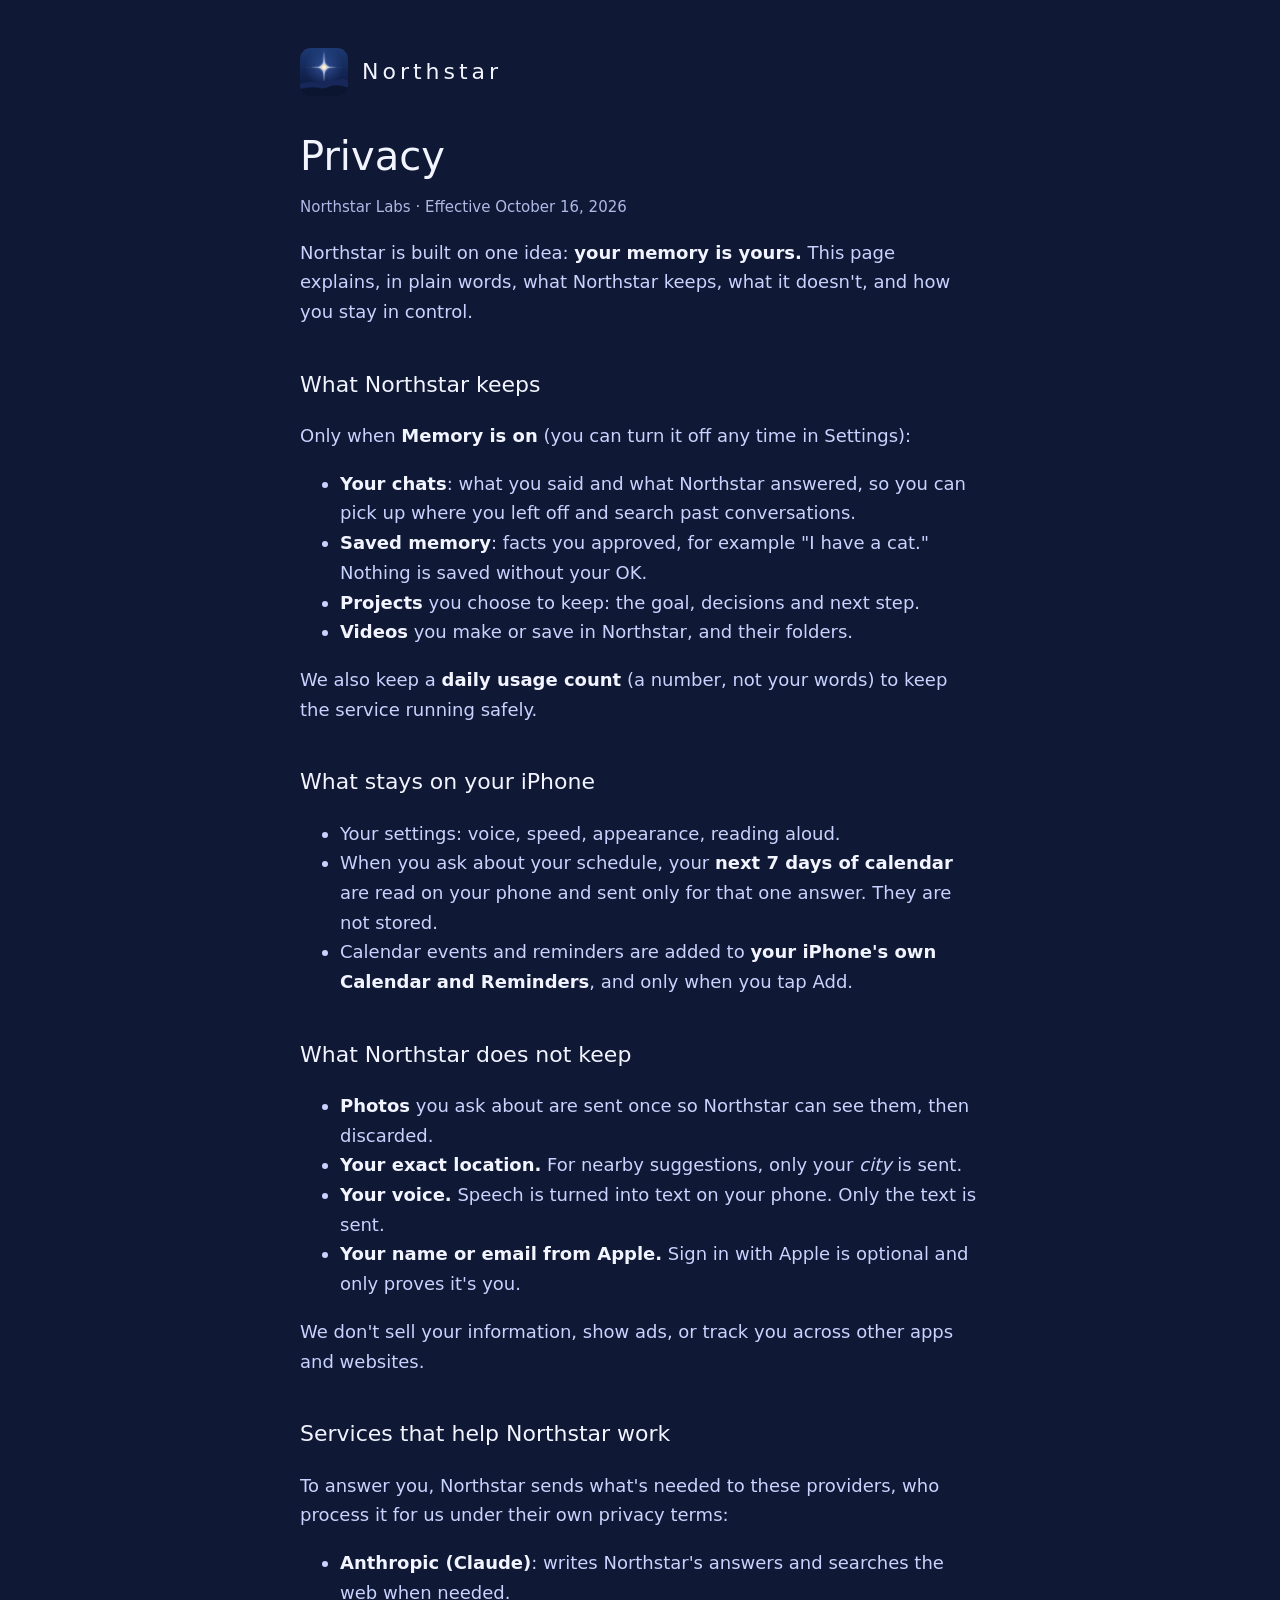
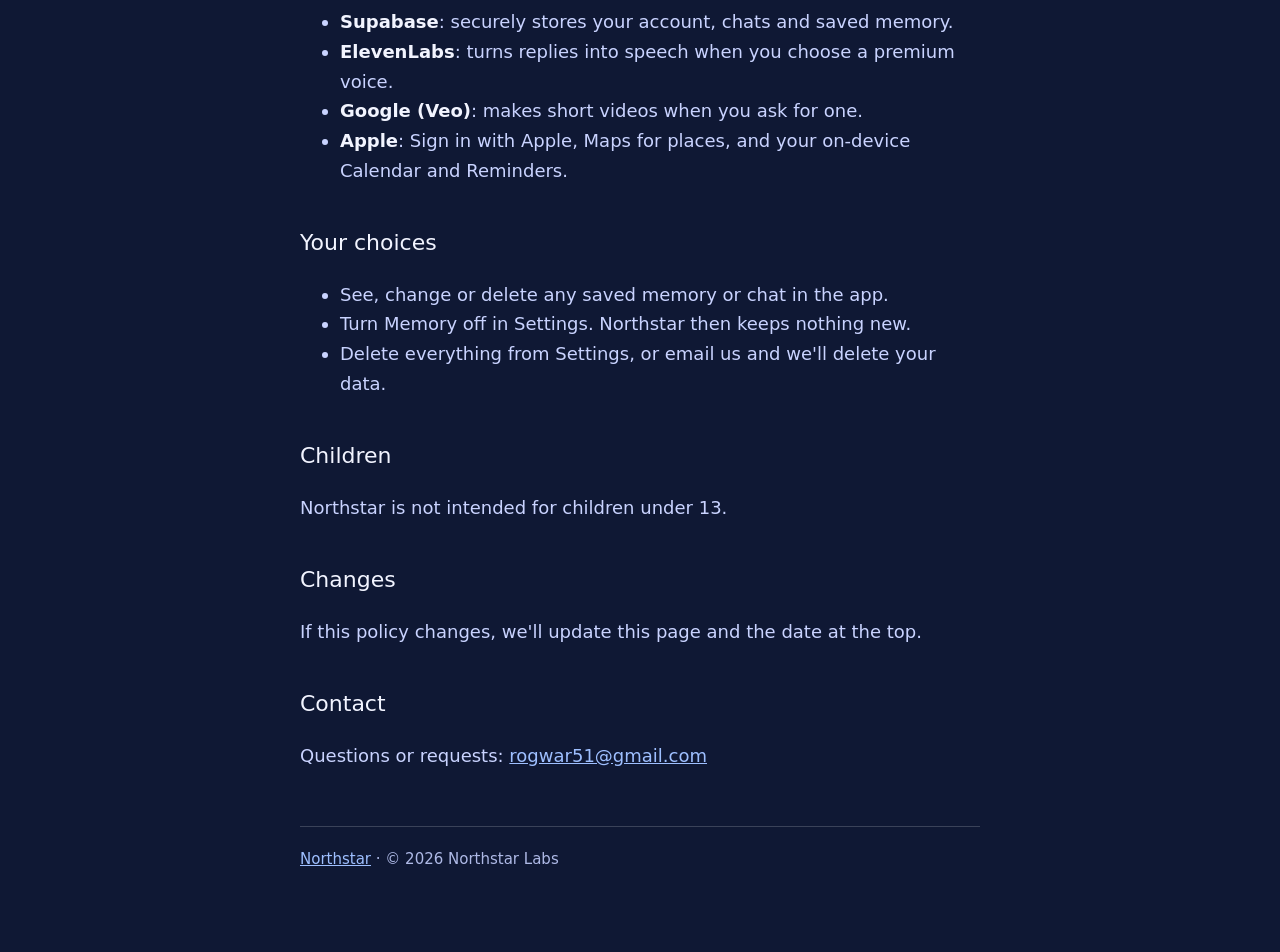
==== privacy.html @ 37a7a7a4 "Northstar website and privacy page Co-Authored-By: Claude Opus 5.5 <noreply@anthropic.com> Claude-Se" ====
<!doctype html><html lang="en"><head><meta charset="utf-8"><meta name="viewport" content="width=device-width,initial-scale=1">
<title>Northstar Privacy</title><link rel="icon" href="icon.png"><link rel="stylesheet" href="style.css"></head><body><main>
<header><img src="icon.png" alt=""><a href="index.html">Northstar</a></header>
<h1>Privacy</h1>
<p class="muted">Northstar Labs · Effective October 16, 2026</p>

<p>Northstar is built on one idea: <strong>your memory is yours.</strong> This page explains, in plain words, what Northstar keeps, what it doesn't, and how you stay in control.</p>

<h2>What Northstar keeps</h2>
<p>Only when <strong>Memory is on</strong> (you can turn it off any time in Settings):</p>
<ul>
<li><strong>Your chats</strong>: what you said and what Northstar answered, so you can pick up where you left off and search past conversations.</li>
<li><strong>Saved memory</strong>: facts you approved, for example "I have a cat." Nothing is saved without your OK.</li>
<li><strong>Projects</strong> you choose to keep: the goal, decisions and next step.</li>
<li><strong>Videos</strong> you make or save in Northstar, and their folders.</li>
</ul>
<p>We also keep a <strong>daily usage count</strong> (a number, not your words) to keep the service running safely.</p>

<h2>What stays on your iPhone</h2>
<ul>
<li>Your settings: voice, speed, appearance, reading aloud.</li>
<li>When you ask about your schedule, your <strong>next 7 days of calendar</strong> are read on your phone and sent only for that one answer. They are not stored.</li>
<li>Calendar events and reminders are added to <strong>your iPhone's own Calendar and Reminders</strong>, and only when you tap Add.</li>
</ul>

<h2>What Northstar does not keep</h2>
<ul>
<li><strong>Photos</strong> you ask about are sent once so Northstar can see them, then discarded.</li>
<li><strong>Your exact location.</strong> For nearby suggestions, only your <em>city</em> is sent.</li>
<li><strong>Your voice.</strong> Speech is turned into text on your phone. Only the text is sent.</li>
<li><strong>Your name or email from Apple.</strong> Sign in with Apple is optional and only proves it's you.</li>
</ul>
<p>We don't sell your information, show ads, or track you across other apps and websites.</p>

<h2>Services that help Northstar work</h2>
<p>To answer you, Northstar sends what's needed to these providers, who process it for us under their own privacy terms:</p>
<ul>
<li><strong>Anthropic (Claude)</strong>: writes Northstar's answers and searches the web when needed.</li>
<li><strong>Supabase</strong>: securely stores your account, chats and saved memory.</li>
<li><strong>ElevenLabs</strong>: turns replies into speech when you choose a premium voice.</li>
<li><strong>Google (Veo)</strong>: makes short videos when you ask for one.</li>
<li><strong>Apple</strong>: Sign in with Apple, Maps for places, and your on-device Calendar and Reminders.</li>
</ul>

<h2>Your choices</h2>
<ul>
<li>See, change or delete any saved memory or chat in the app.</li>
<li>Turn Memory off in Settings. Northstar then keeps nothing new.</li>
<li>Delete everything from Settings, or email us and we'll delete your data.</li>
</ul>

<h2>Children</h2>
<p>Northstar is not intended for children under 13.</p>

<h2>Changes</h2>
<p>If this policy changes, we'll update this page and the date at the top.</p>

<h2>Contact</h2>
<p>Questions or requests: <a href="mailto:rogwar51@gmail.com">rogwar51@gmail.com</a></p>

<footer><a href="index.html">Northstar</a> · © 2026 Northstar Labs</footer>
</main></body></html>
---- style.css ----
:root{--bg:#0f1834;--text:#f2f4ff;--soft:#c9d3ff;--line:rgba(255,255,255,.18);--link:#9ebfff}
*{box-sizing:border-box}
body{margin:0;background:var(--bg);color:var(--text);font:18px/1.65 -apple-system,"SF Pro Text",system-ui,sans-serif}
a{color:var(--link)}
main{max-width:720px;margin:0 auto;padding:48px 20px 80px}
header{display:flex;align-items:center;gap:14px;margin-bottom:36px}
header img{width:48px;height:48px;border-radius:11px}
header a{color:var(--text);text-decoration:none;font-weight:300;letter-spacing:4px;font-size:22px}
h1{font-weight:300;font-size:40px;line-height:1.2;margin:0 0 8px}
h2{font-weight:500;font-size:22px;margin:40px 0 8px}
p,li{color:var(--soft)}
strong{color:var(--text)}
.muted{font-size:15px;color:#aeb9e6}
footer{margin-top:56px;padding-top:20px;border-top:1px solid var(--line);font-size:15px;color:#aeb9e6}
.hero{text-align:center;padding-top:12vh}
.hero img{width:120px;height:120px;border-radius:27px;box-shadow:0 0 60px rgba(120,150,255,.35)}
.hero h1{letter-spacing:8px;margin-top:28px}
.tag{letter-spacing:3px;font-size:14px;text-transform:uppercase;color:var(--soft)}
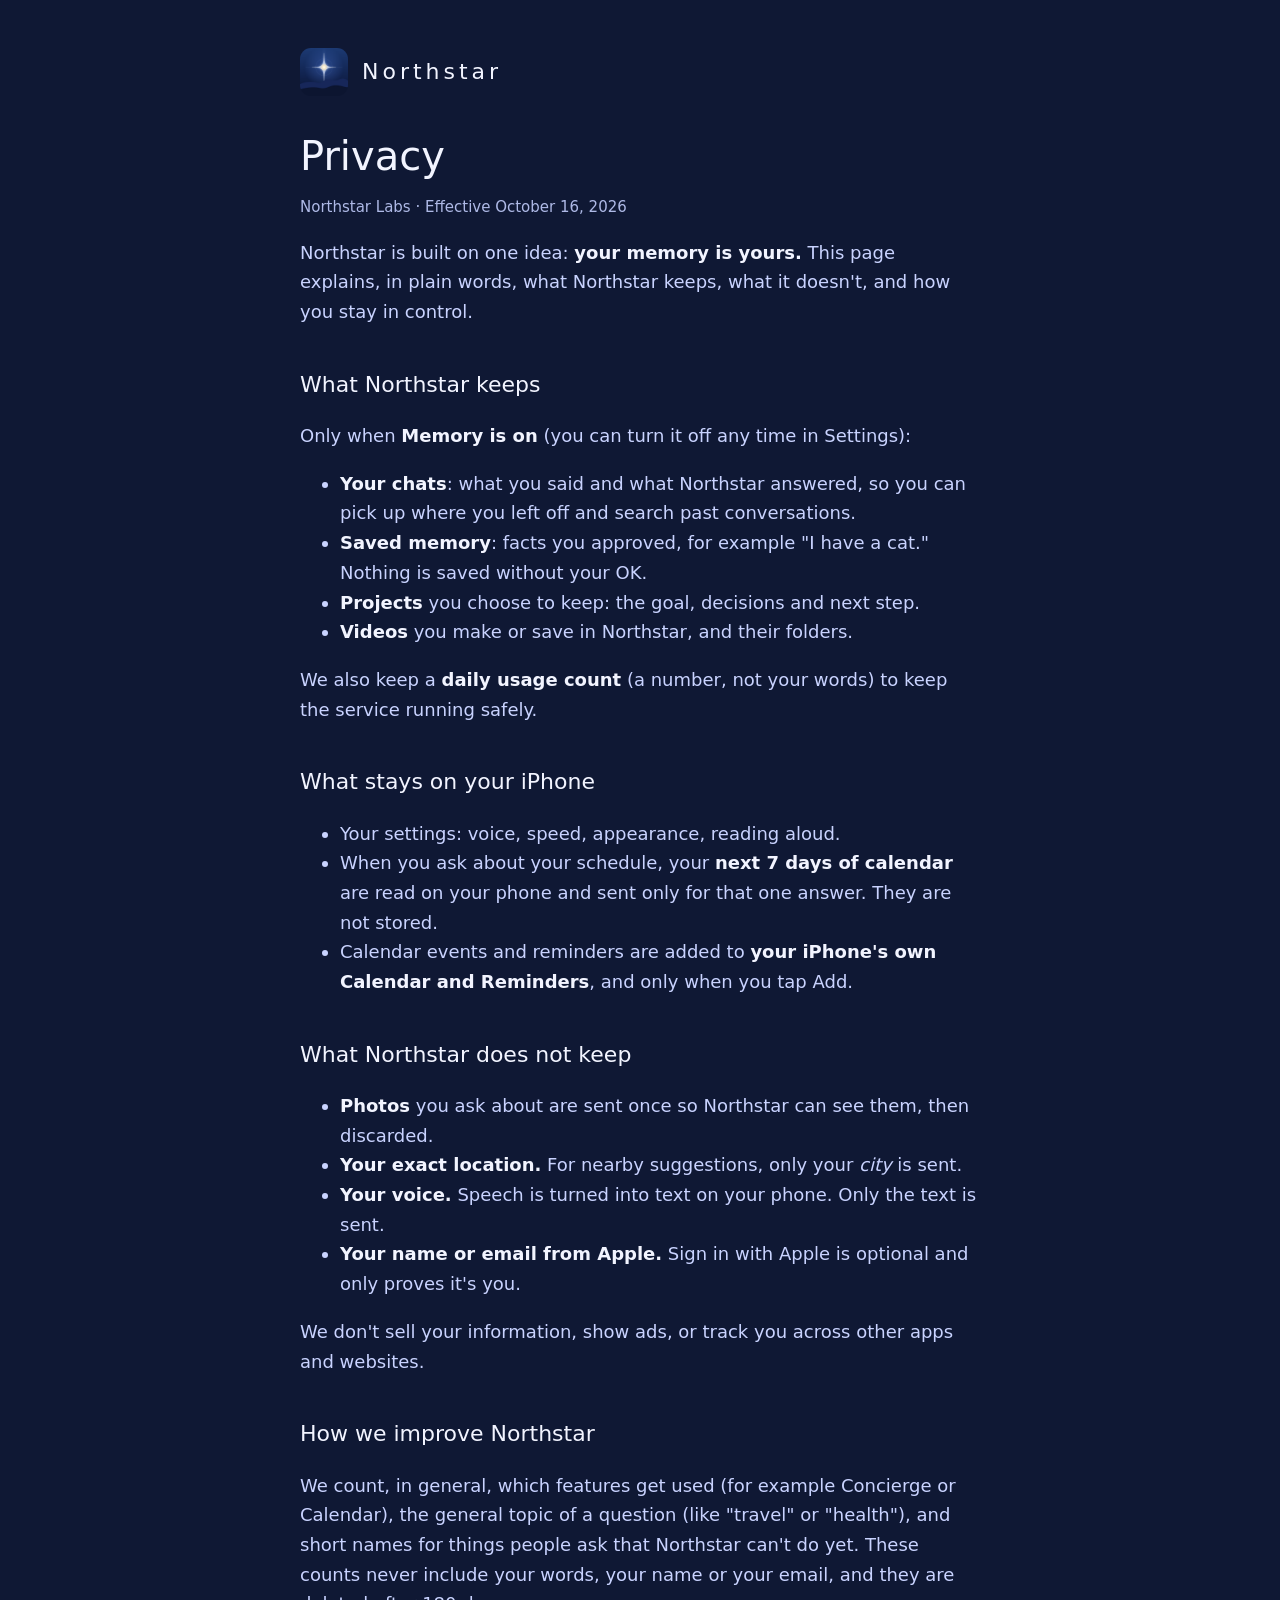
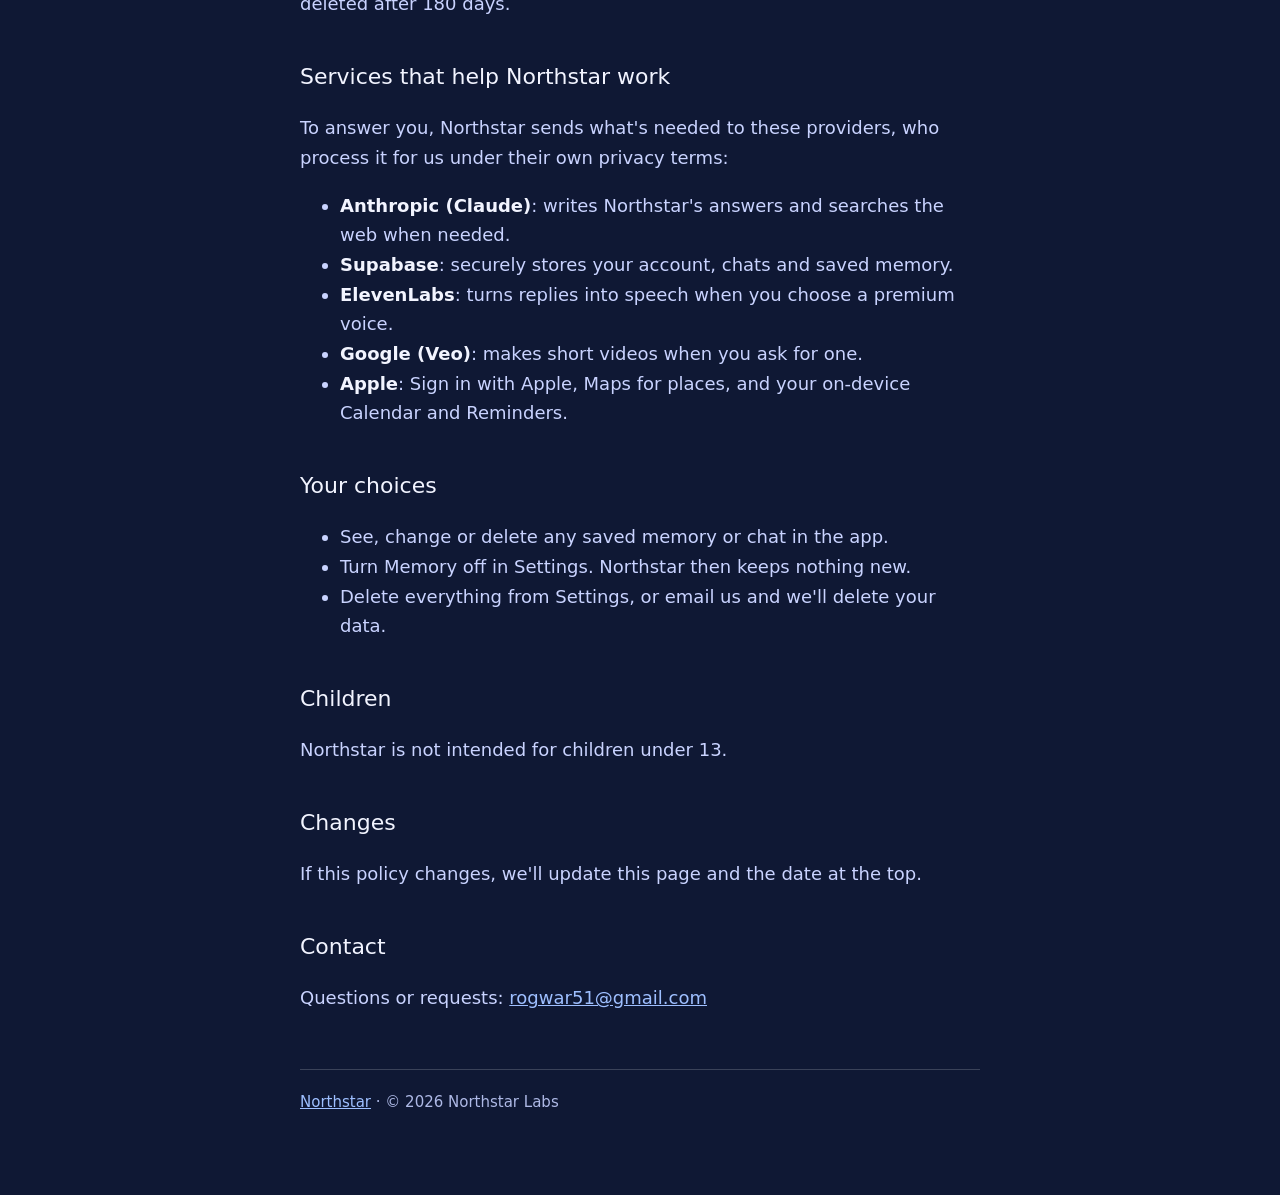
==== commit b243d9cf: "Privacy: how we improve Northstar (anonymous counts) Co-Authored-By: Claude Opus 5.5 <noreply@anthro" ====
--- a/privacy.html
+++ b/privacy.html
@@ -32,6 +32,9 @@
 </ul>
 <p>We don't sell your information, show ads, or track you across other apps and websites.</p>
 
+<h2>How we improve Northstar</h2>
+<p>We count, in general, which features get used (for example Concierge or Calendar), the general topic of a question (like "travel" or "health"), and short names for things people ask that Northstar can't do yet. These counts never include your words, your name or your email, and they are deleted after 180 days.</p>
+
 <h2>Services that help Northstar work</h2>
 <p>To answer you, Northstar sends what's needed to these providers, who process it for us under their own privacy terms:</p>
 <ul>
--- a/style.css
+++ b/style.css
@@ -16,3 +16,4 @@
 .hero img{width:120px;height:120px;border-radius:27px;box-shadow:0 0 60px rgba(120,150,255,.35)}
 .hero h1{letter-spacing:8px;margin-top:28px}
 .tag{letter-spacing:3px;font-size:14px;text-transform:uppercase;color:var(--soft)}
+.btn{display:inline-block;margin-top:8px;padding:16px 28px;border-radius:999px;background:#e8ecff;color:#0d1736;text-decoration:none;font-weight:600}
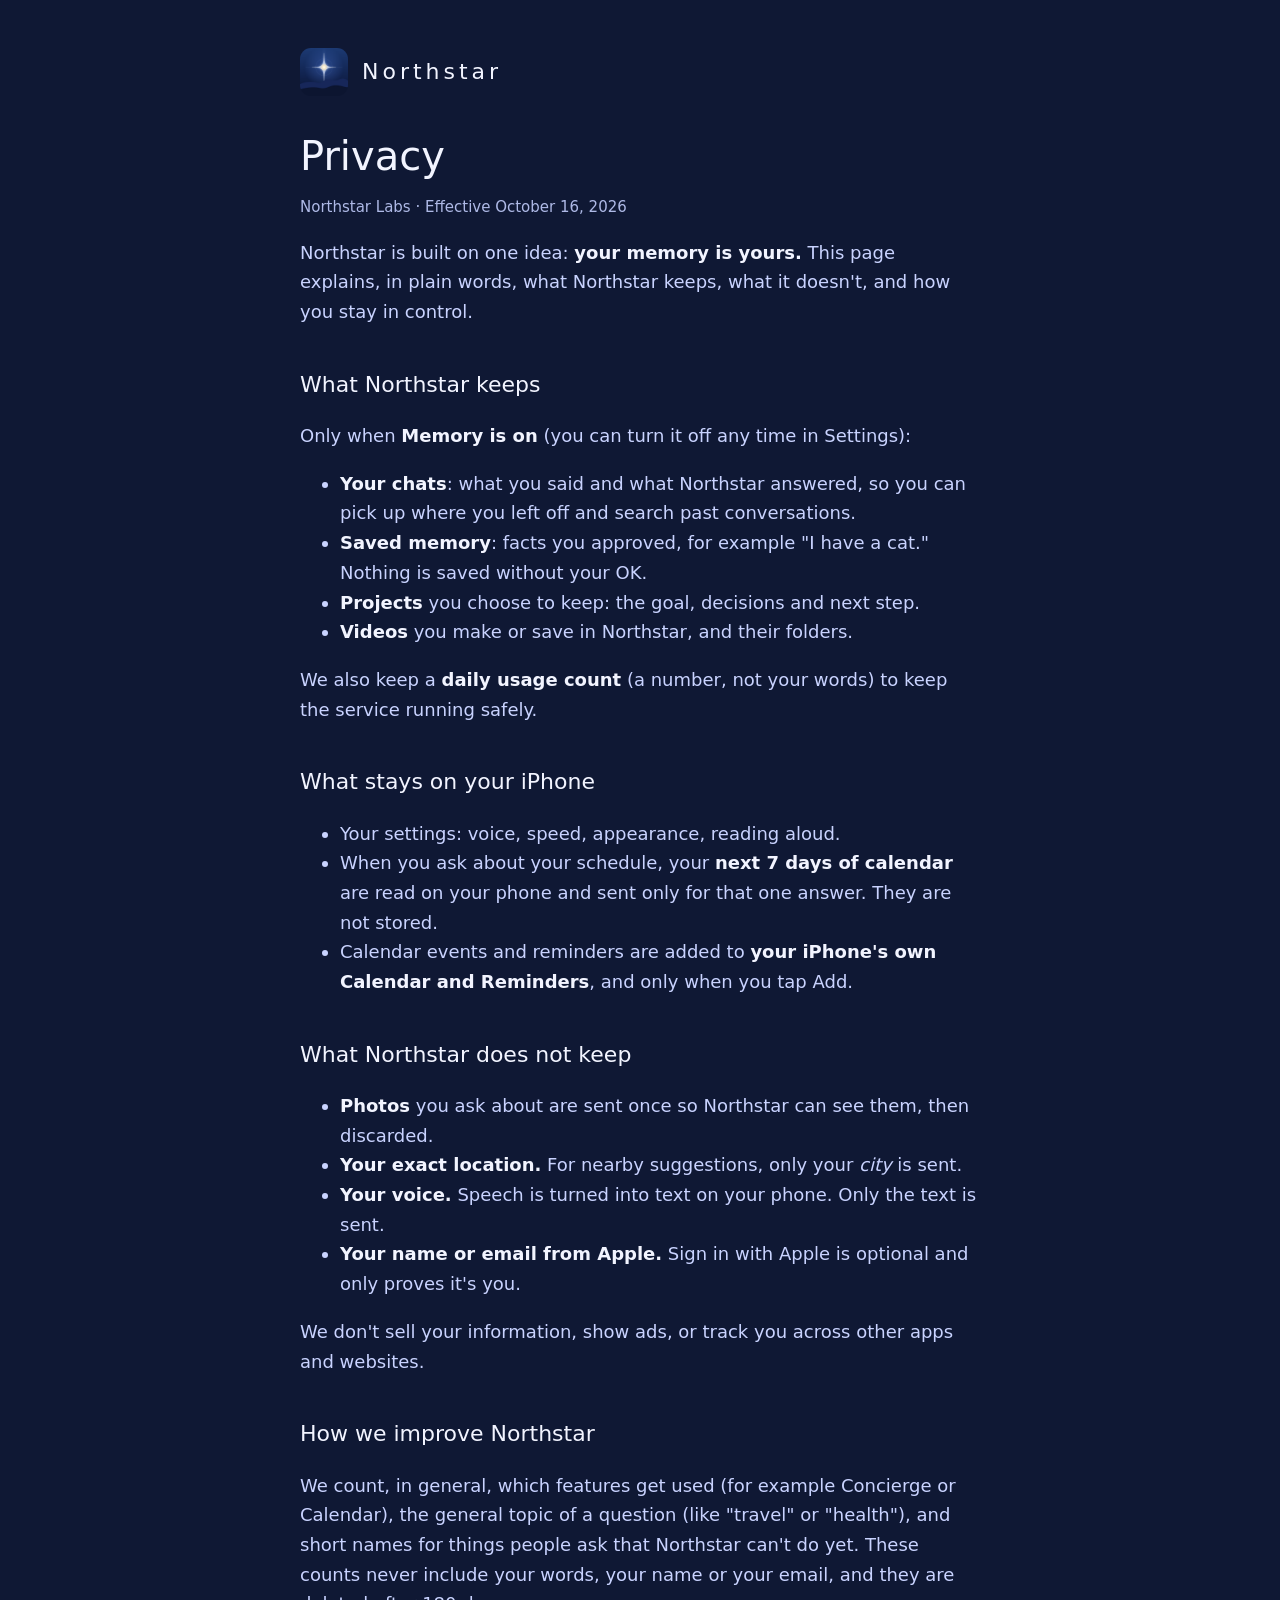
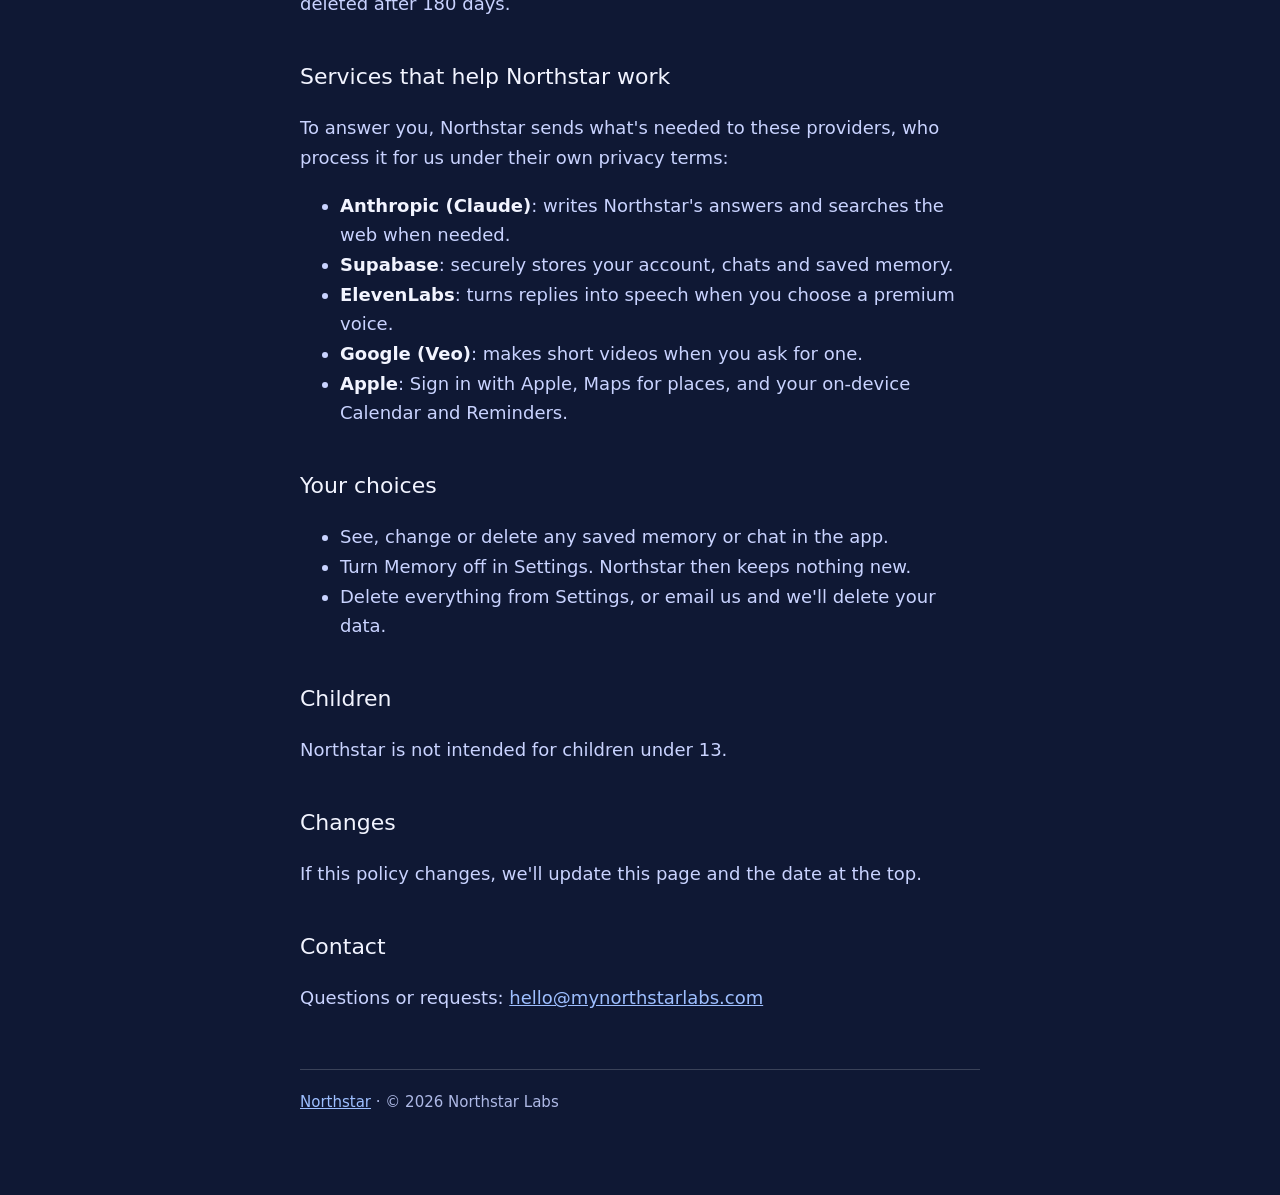
==== commit fc93e6c8: "Privacy page: contact email is hello@mynorthstarlabs.com" ====
--- a/privacy.html
+++ b/privacy.html
@@ -59,7 +59,7 @@
 <p>If this policy changes, we'll update this page and the date at the top.</p>
 
 <h2>Contact</h2>
-<p>Questions or requests: <a href="mailto:rogwar51@gmail.com">rogwar51@gmail.com</a></p>
+<p>Questions or requests: <a href="mailto:hello@mynorthstarlabs.com">hello@mynorthstarlabs.com</a></p>
 
 <footer><a href="index.html">Northstar</a> · © 2026 Northstar Labs</footer>
 </main></body></html>
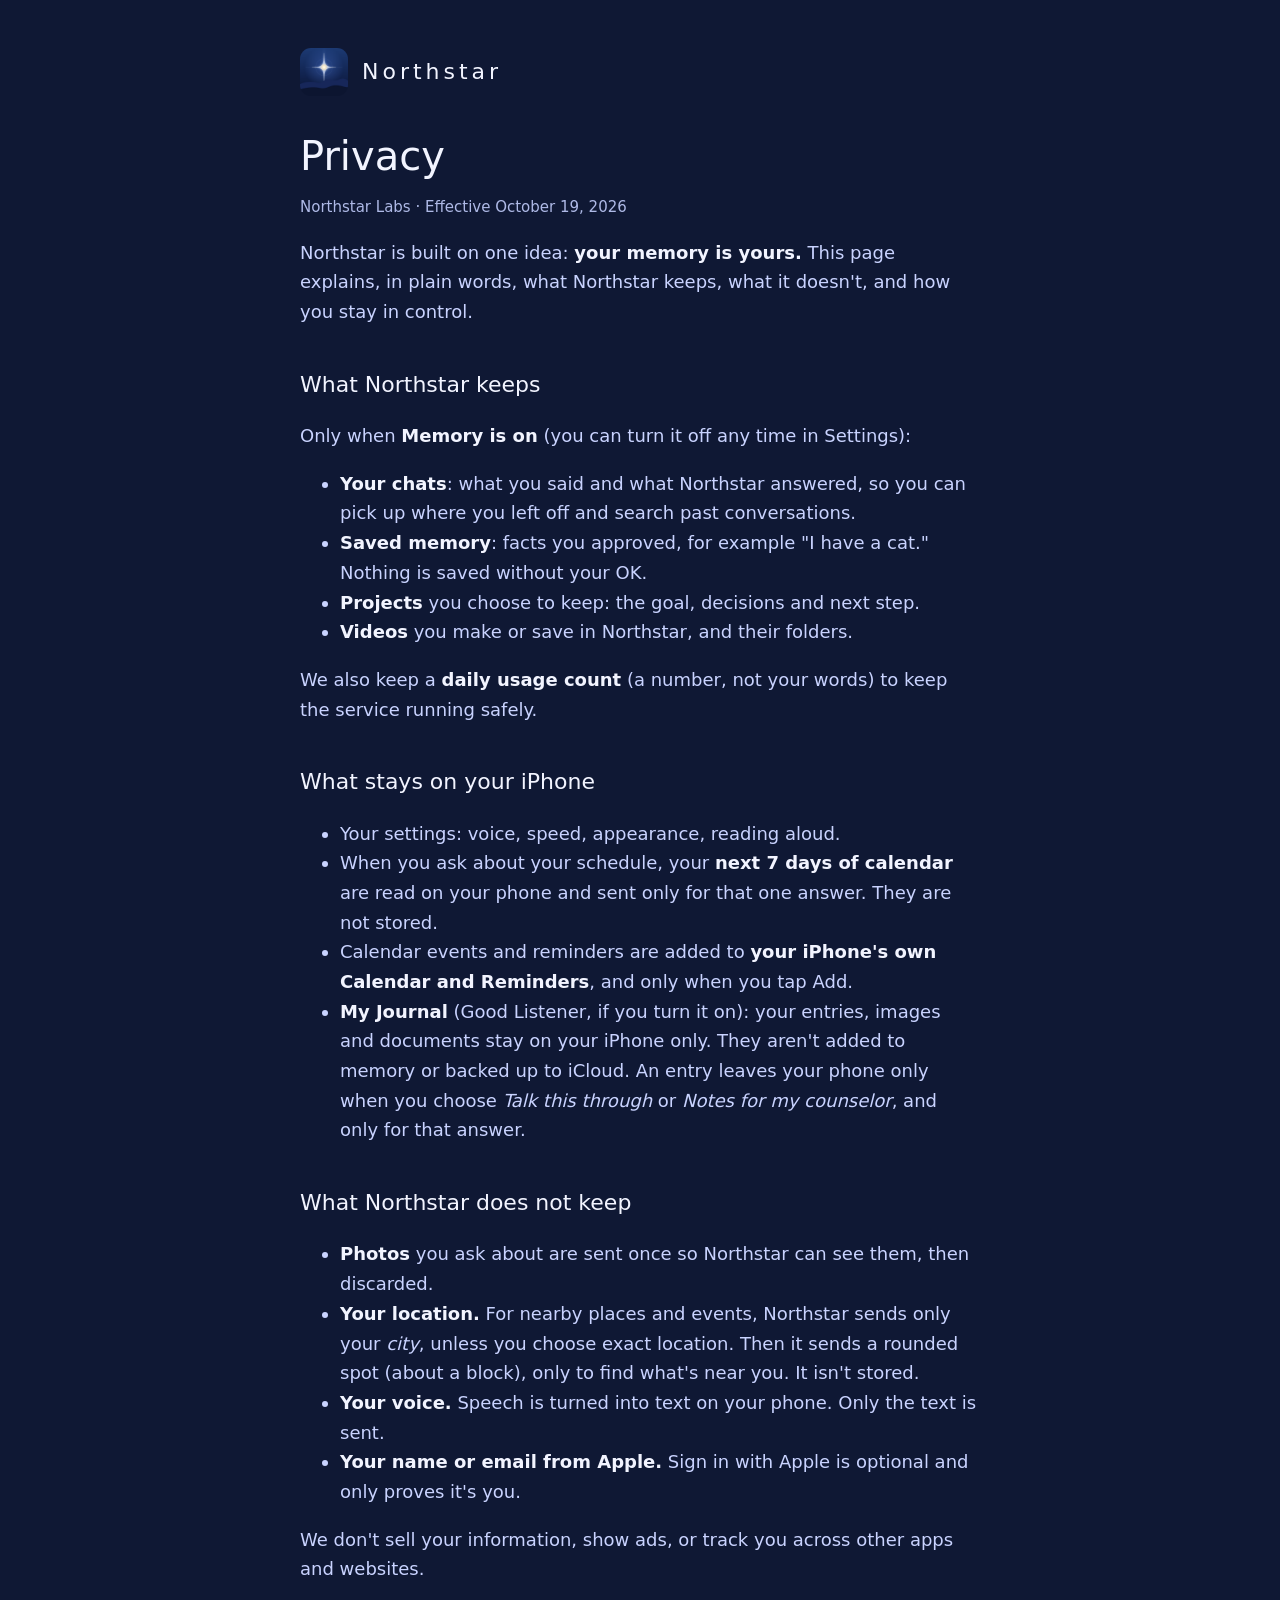
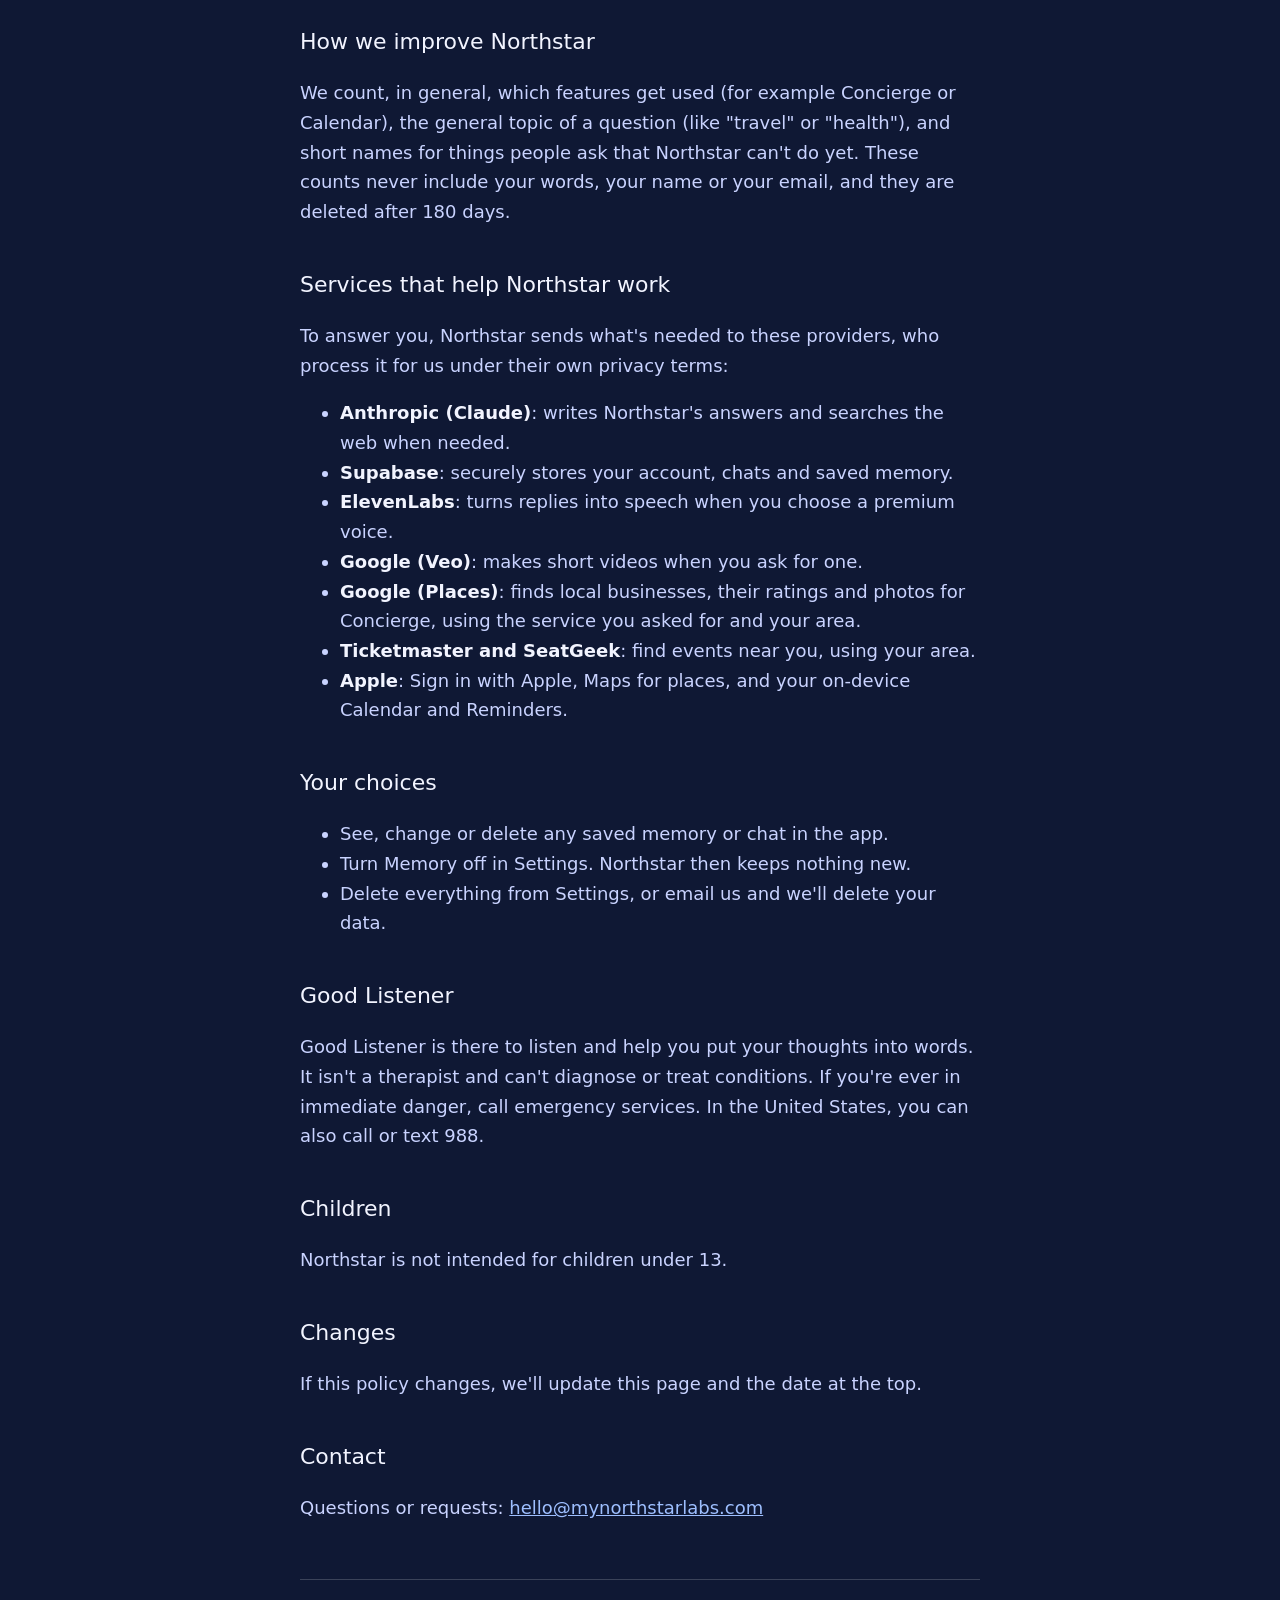
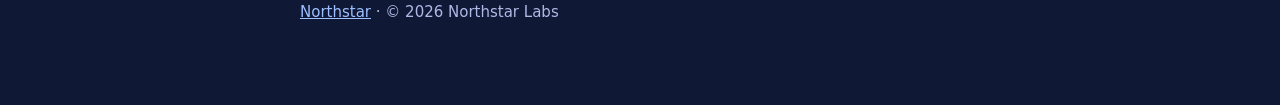
==== commit f735e150: "New scrolling home page; privacy page update" ====
--- a/privacy.html
+++ b/privacy.html
@@ -2,7 +2,7 @@
 <title>Northstar Privacy</title><link rel="icon" href="icon.png"><link rel="stylesheet" href="style.css"></head><body><main>
 <header><img src="icon.png" alt=""><a href="index.html">Northstar</a></header>
 <h1>Privacy</h1>
-<p class="muted">Northstar Labs · Effective October 16, 2026</p>
+<p class="muted">Northstar Labs · Effective October 19, 2026</p>
 
 <p>Northstar is built on one idea: <strong>your memory is yours.</strong> This page explains, in plain words, what Northstar keeps, what it doesn't, and how you stay in control.</p>
 
@@ -21,12 +21,13 @@
 <li>Your settings: voice, speed, appearance, reading aloud.</li>
 <li>When you ask about your schedule, your <strong>next 7 days of calendar</strong> are read on your phone and sent only for that one answer. They are not stored.</li>
 <li>Calendar events and reminders are added to <strong>your iPhone's own Calendar and Reminders</strong>, and only when you tap Add.</li>
+<li><strong>My Journal</strong> (Good Listener, if you turn it on): your entries, images and documents stay on your iPhone only. They aren't added to memory or backed up to iCloud. An entry leaves your phone only when you choose <em>Talk this through</em> or <em>Notes for my counselor</em>, and only for that answer.</li>
 </ul>
 
 <h2>What Northstar does not keep</h2>
 <ul>
 <li><strong>Photos</strong> you ask about are sent once so Northstar can see them, then discarded.</li>
-<li><strong>Your exact location.</strong> For nearby suggestions, only your <em>city</em> is sent.</li>
+<li><strong>Your location.</strong> For nearby places and events, Northstar sends only your <em>city</em>, unless you choose exact location. Then it sends a rounded spot (about a block), only to find what's near you. It isn't stored.</li>
 <li><strong>Your voice.</strong> Speech is turned into text on your phone. Only the text is sent.</li>
 <li><strong>Your name or email from Apple.</strong> Sign in with Apple is optional and only proves it's you.</li>
 </ul>
@@ -42,6 +43,8 @@
 <li><strong>Supabase</strong>: securely stores your account, chats and saved memory.</li>
 <li><strong>ElevenLabs</strong>: turns replies into speech when you choose a premium voice.</li>
 <li><strong>Google (Veo)</strong>: makes short videos when you ask for one.</li>
+<li><strong>Google (Places)</strong>: finds local businesses, their ratings and photos for Concierge, using the service you asked for and your area.</li>
+<li><strong>Ticketmaster and SeatGeek</strong>: find events near you, using your area.</li>
 <li><strong>Apple</strong>: Sign in with Apple, Maps for places, and your on-device Calendar and Reminders.</li>
 </ul>
 
@@ -51,6 +54,9 @@
 <li>Turn Memory off in Settings. Northstar then keeps nothing new.</li>
 <li>Delete everything from Settings, or email us and we'll delete your data.</li>
 </ul>
+
+<h2>Good Listener</h2>
+<p>Good Listener is there to listen and help you put your thoughts into words. It isn't a therapist and can't diagnose or treat conditions. If you're ever in immediate danger, call emergency services. In the United States, you can also call or text 988.</p>
 
 <h2>Children</h2>
 <p>Northstar is not intended for children under 13.</p>
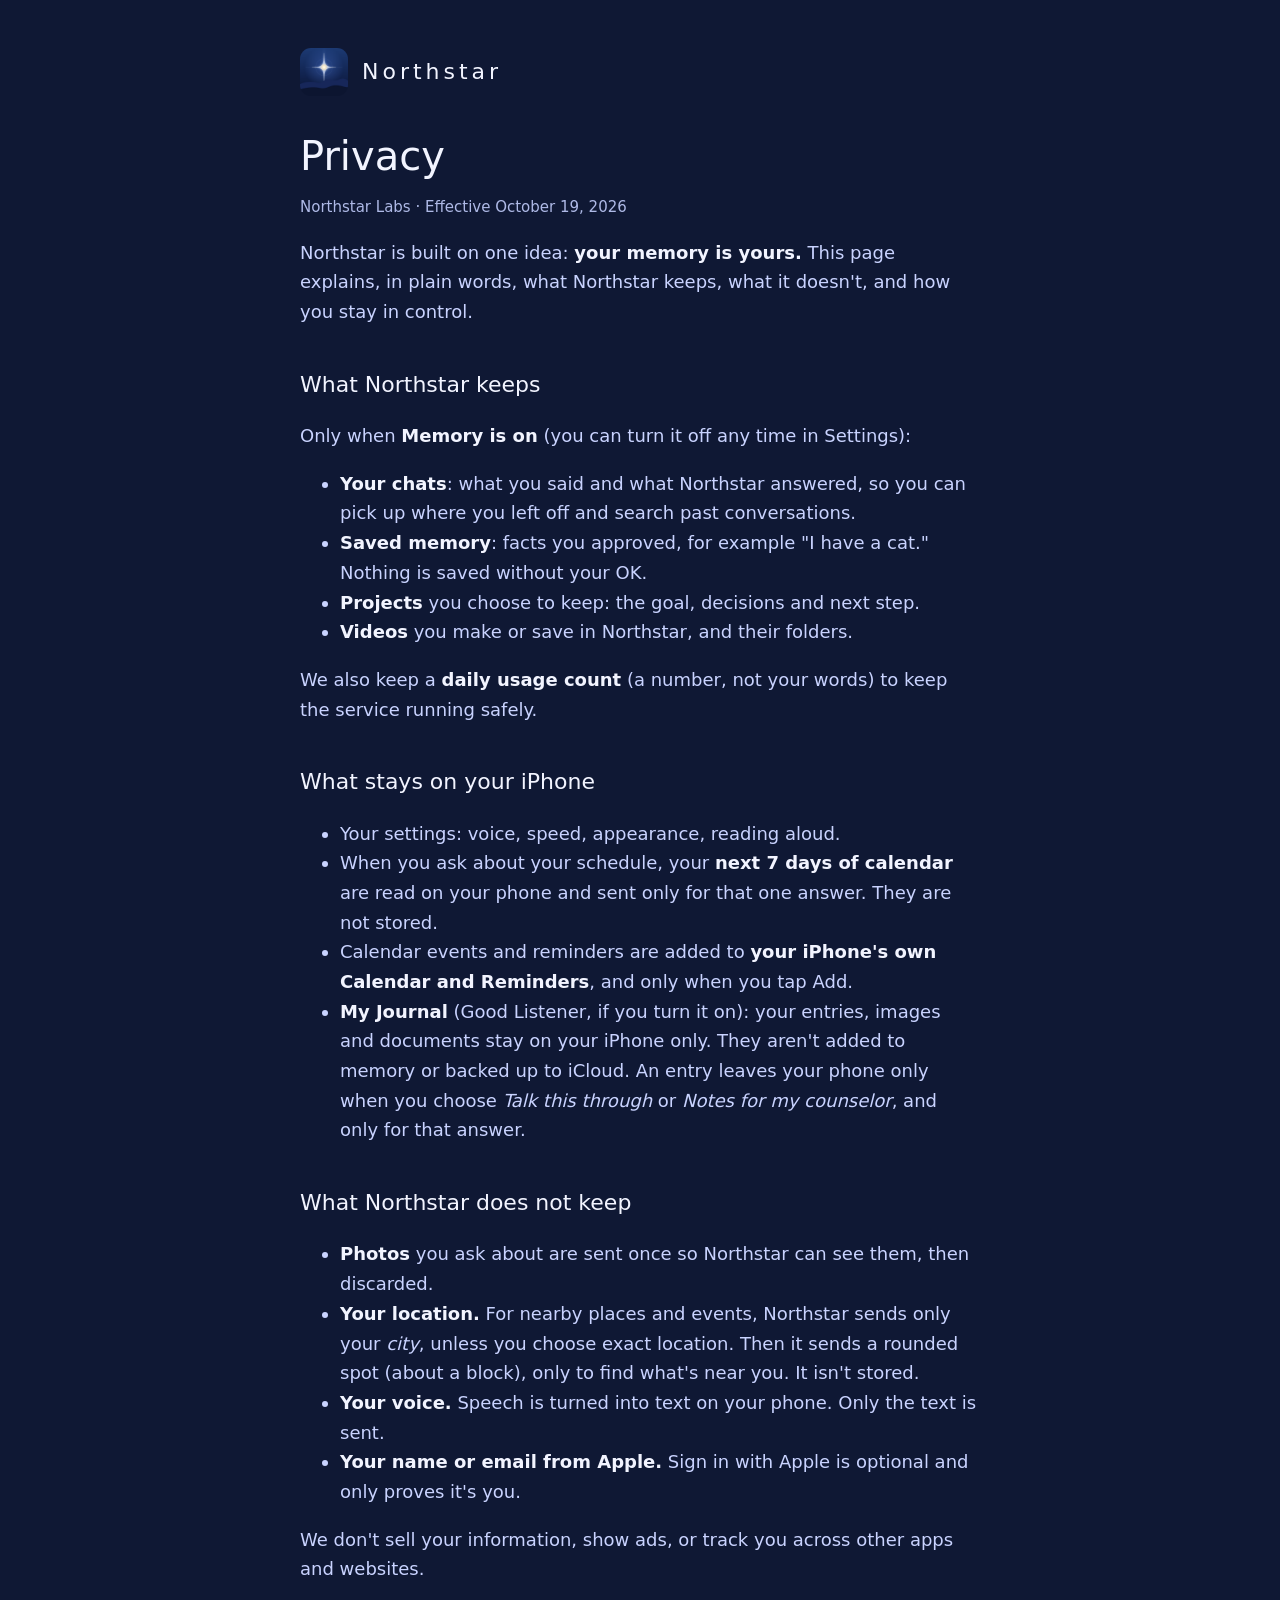
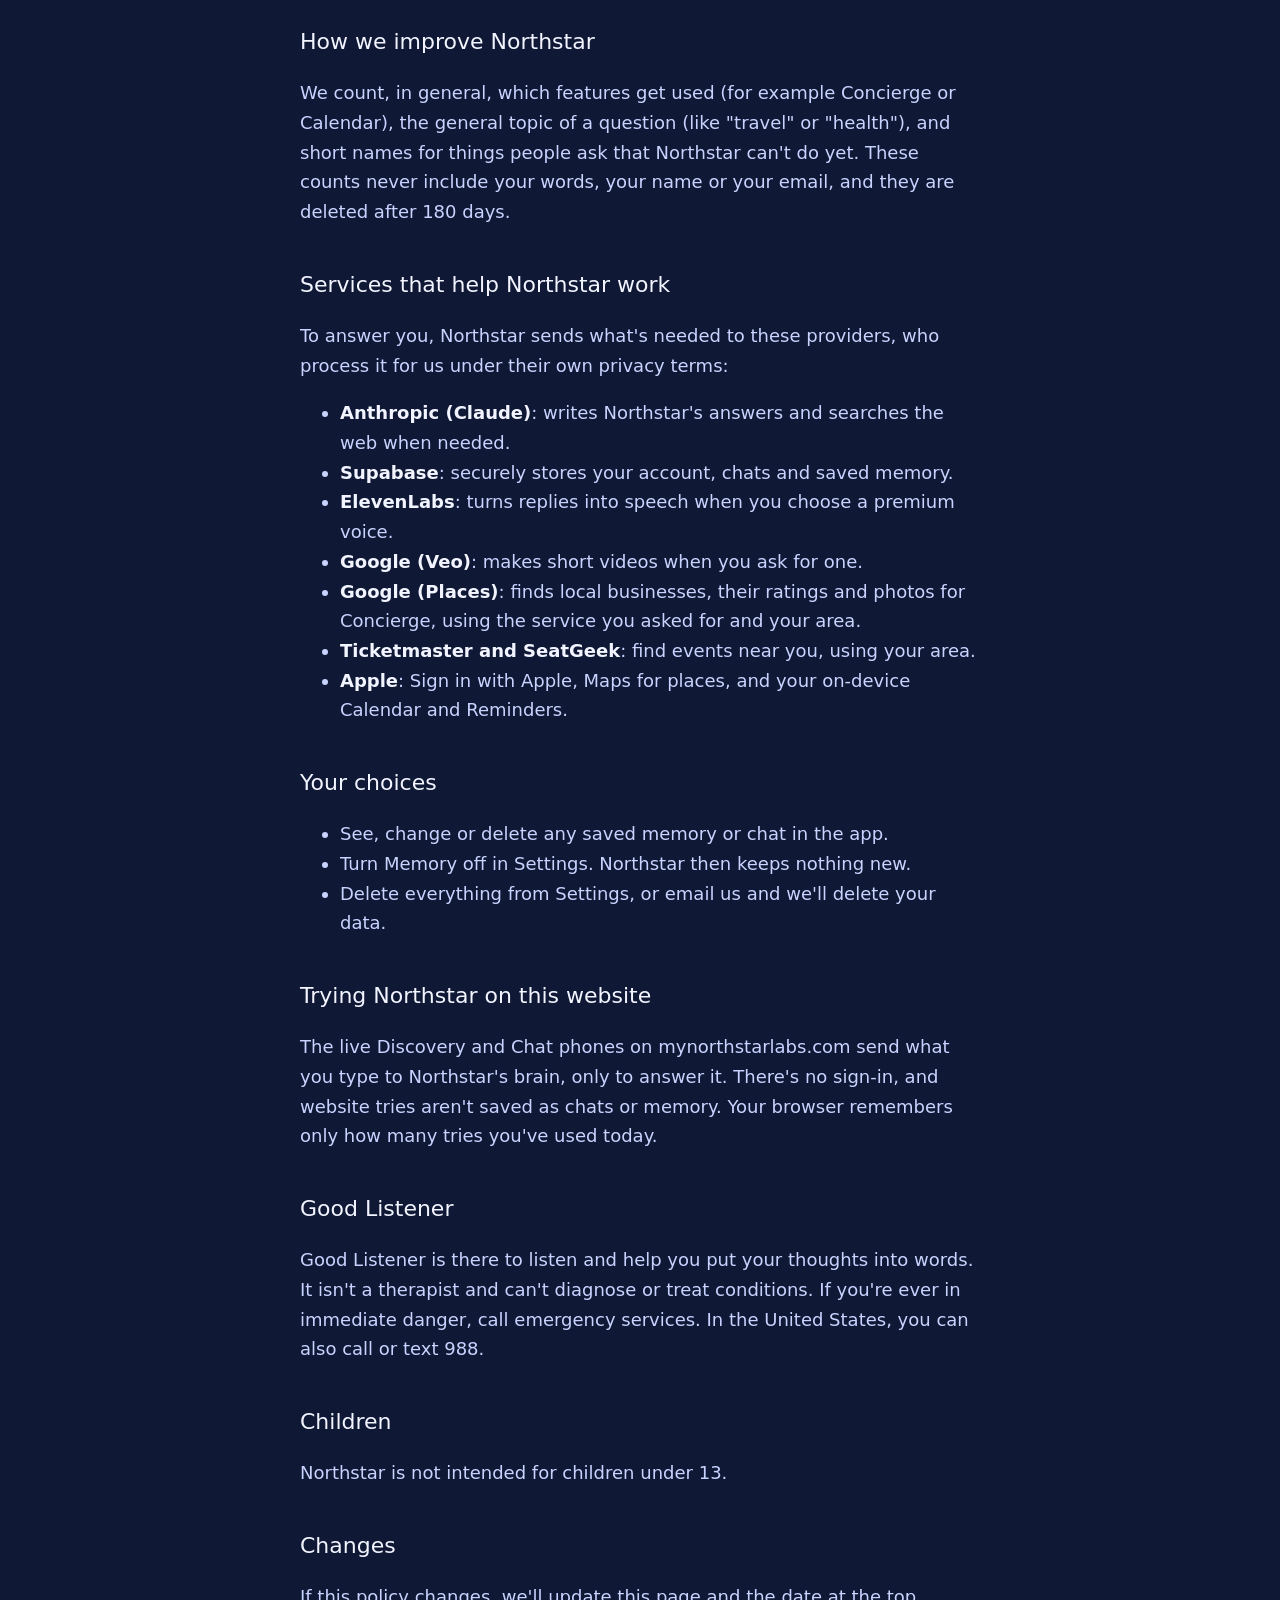
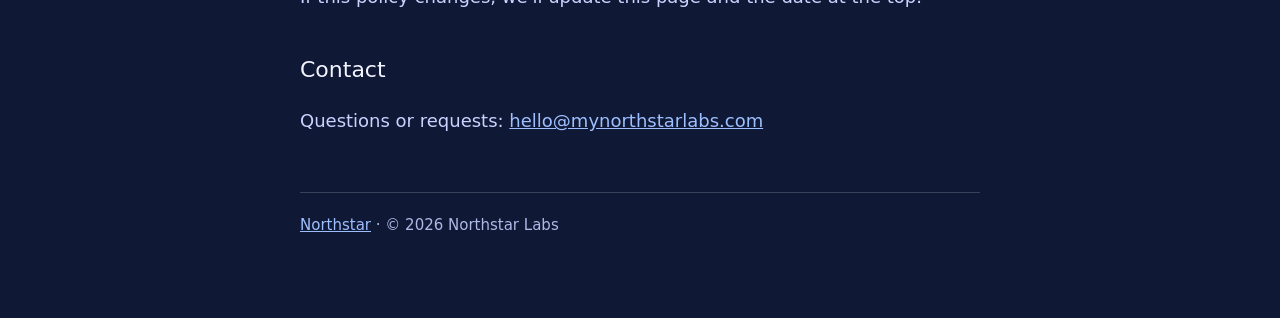
==== commit 9eca6df8: "Real phone frames; Discovery and Chat work on the site; Privacy update" ====
--- a/privacy.html
+++ b/privacy.html
@@ -55,6 +55,9 @@
 <li>Delete everything from Settings, or email us and we'll delete your data.</li>
 </ul>
 
+<h2>Trying Northstar on this website</h2>
+<p>The live Discovery and Chat phones on mynorthstarlabs.com send what you type to Northstar's brain, only to answer it. There's no sign-in, and website tries aren't saved as chats or memory. Your browser remembers only how many tries you've used today.</p>
+
 <h2>Good Listener</h2>
 <p>Good Listener is there to listen and help you put your thoughts into words. It isn't a therapist and can't diagnose or treat conditions. If you're ever in immediate danger, call emergency services. In the United States, you can also call or text 988.</p>
 
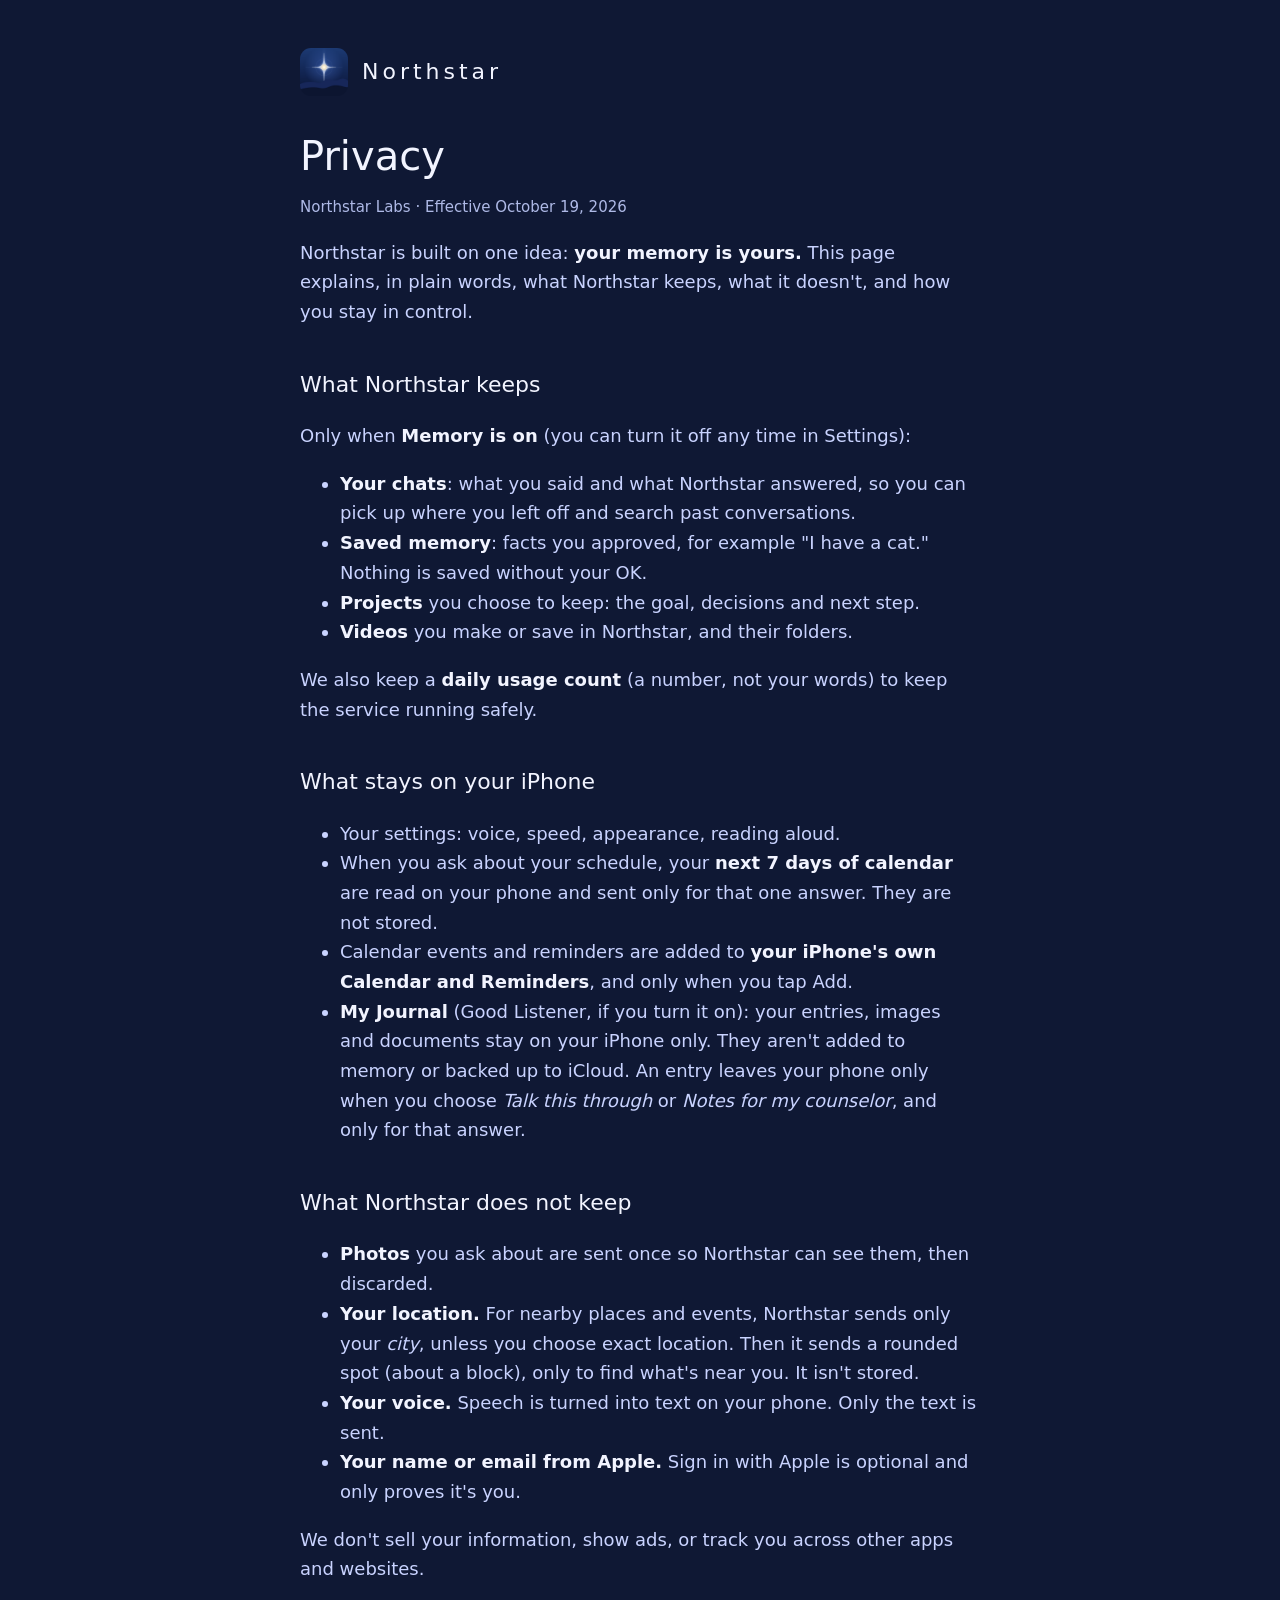
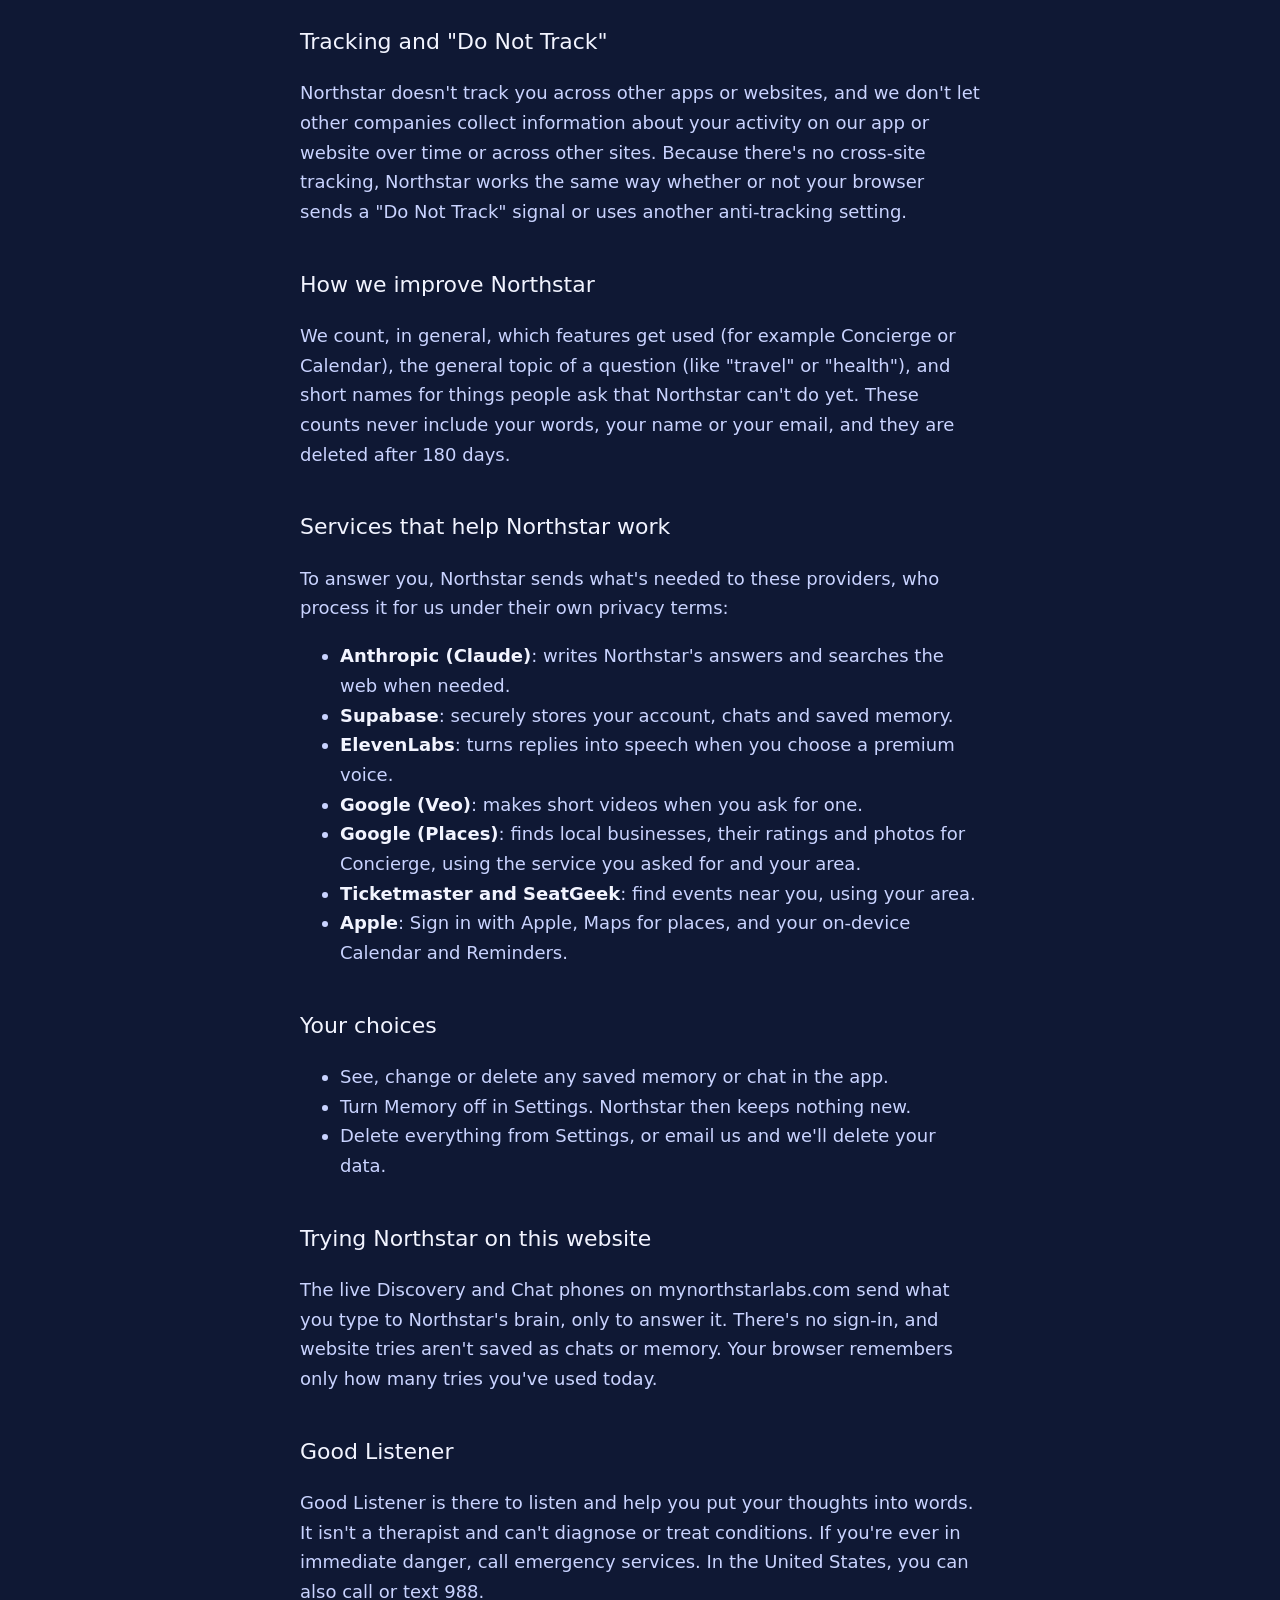
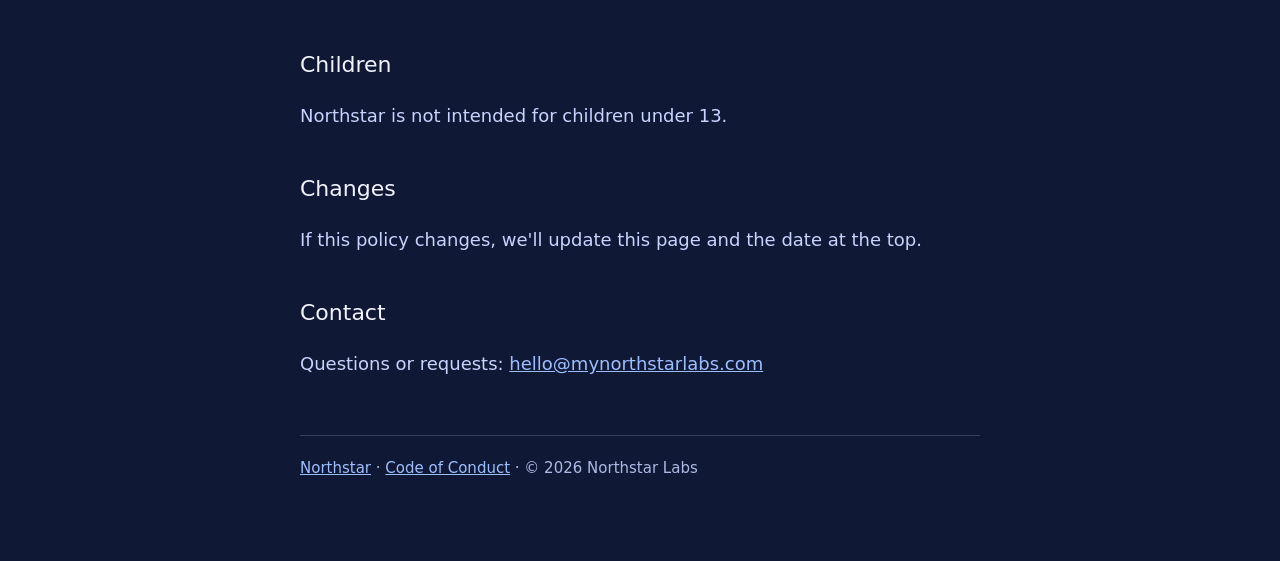
==== commit dca2d7c5: "Code of Conduct page; Privacy: Do Not Track" ====
--- a/privacy.html
+++ b/privacy.html
@@ -32,6 +32,9 @@
 <li><strong>Your name or email from Apple.</strong> Sign in with Apple is optional and only proves it's you.</li>
 </ul>
 <p>We don't sell your information, show ads, or track you across other apps and websites.</p>
+
+<h2>Tracking and "Do Not Track"</h2>
+<p>Northstar doesn't track you across other apps or websites, and we don't let other companies collect information about your activity on our app or website over time or across other sites. Because there's no cross-site tracking, Northstar works the same way whether or not your browser sends a "Do Not Track" signal or uses another anti-tracking setting.</p>
 
 <h2>How we improve Northstar</h2>
 <p>We count, in general, which features get used (for example Concierge or Calendar), the general topic of a question (like "travel" or "health"), and short names for things people ask that Northstar can't do yet. These counts never include your words, your name or your email, and they are deleted after 180 days.</p>
@@ -70,5 +73,5 @@
 <h2>Contact</h2>
 <p>Questions or requests: <a href="mailto:hello@mynorthstarlabs.com">hello@mynorthstarlabs.com</a></p>
 
-<footer><a href="index.html">Northstar</a> · © 2026 Northstar Labs</footer>
+<footer><a href="index.html">Northstar</a> · <a href="conduct.html">Code of Conduct</a> · © 2026 Northstar Labs</footer>
 </main></body></html>
